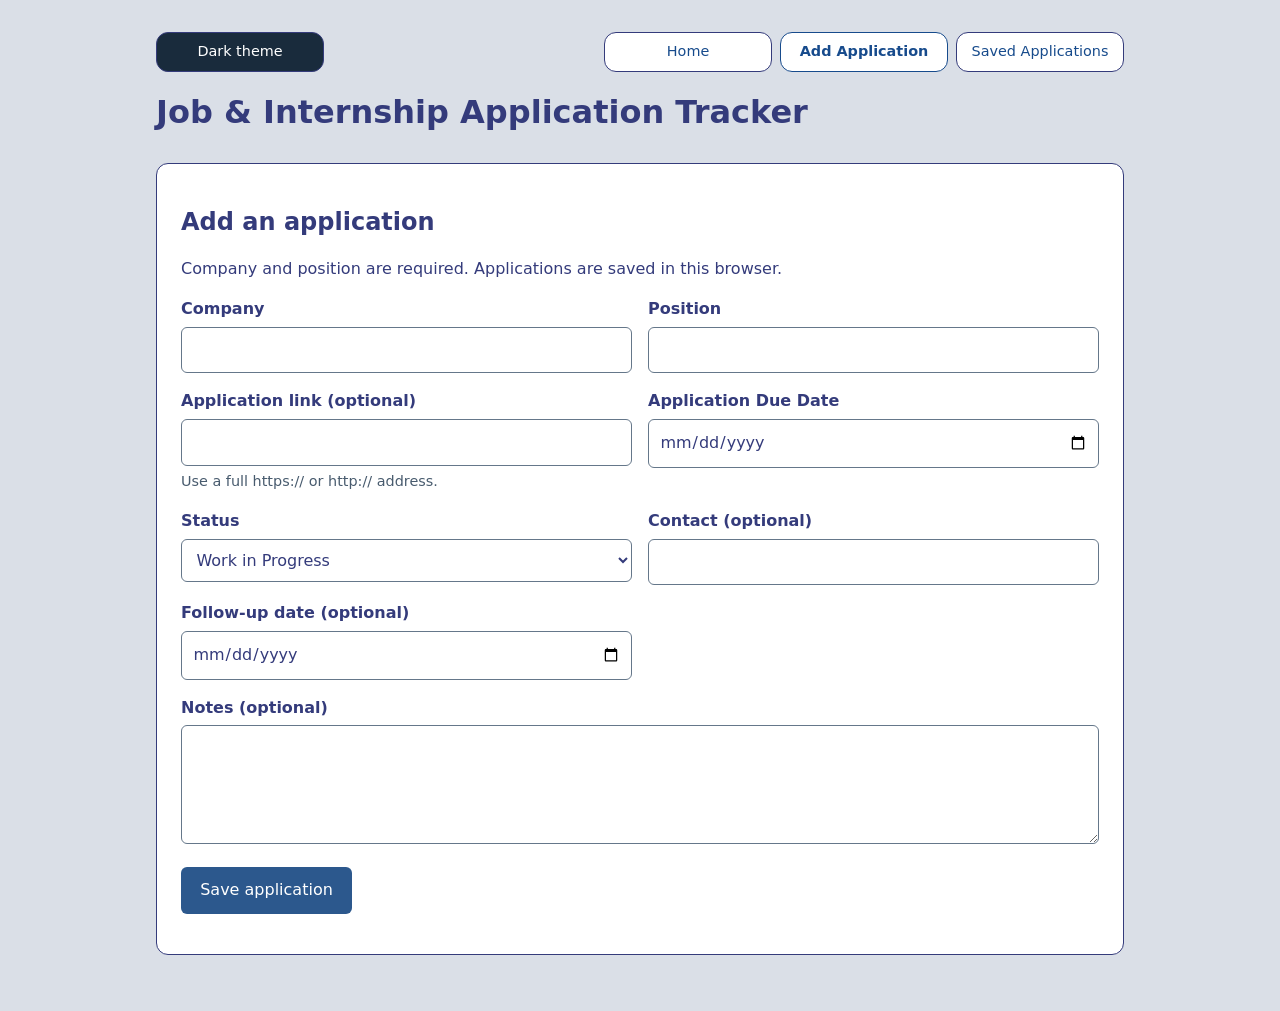
==== add-application.html @ 41854bd4 "added additional html pages and connected nav cards to each" ====
<!doctype html>
<html lang="en">
	<head>
		<meta charset="utf-8">
		<meta name="viewport" content="width=device-width, initial-scale=1">
		<meta name="theme-color" content="#ffffff">
		<meta name="description" content="">
		<title>Add Application | Application tracker</title>
		<link rel="stylesheet" href="css/styles.css">
	</head>
	<body>
		<header>
			<div class="header-controls">
			<button id="theme-toggle" type="button">Dark theme</button>
			<nav aria-label="Main navigation">
				<a href="index.html">Home</a>
				<a href="add-application.html" aria-current="page">Add Application</a>
				<a href="saved-applications.html">Saved Applications</a>
			</nav>
			</div>
			<h1>Job & Internship Application Tracker</h1>
		</header>

		<main id="main-content">
			<section aria-labelledby="form-heading">
				<h2 id="form-heading">Add an application</h2>
				<p>Company and position are required. Applications are saved in this browser.</p>
				<form id="application-form" novalidate>
					<div class="form-grid">
						<div><label for="company">Company </label><input id="company" name="company" required aria-describedby="company-error"><p id="company-error" class="error"></p></div>
						<div><label for="position">Position </label><input id="position" name="position" required aria-describedby="position-error"><p id="position-error" class="error"></p></div>
						<div><label for="link">Application link (optional)</label><input id="link" name="link" type="url" aria-describedby="link-hint link-error"><p id="link-hint" class="hint">Use a full https:// or http:// address.</p><p id="link-error" class="error"></p></div>
						<div><label for="application-date">Application Due Date </label><input id="application-date" name="applicationDate" type="date" aria-describedby="application-date-error"><p id="application-date-error" class="error"></p></div>
						<div><label for="status">Status</label><select id="status" name="status"> <option>Work in Progress</option><option>Applied</option><option>Interviewing</option><option>Offer</option><option>Rejected</option><option>Withdrawn</option></select></div>
						<div><label for="contact">Contact (optional)</label><input id="contact" name="contact"></div>
						<div><label for="follow-up-date">Follow-up date (optional)</label><input id="follow-up-date" name="followUpDate" type="date" aria-describedby="follow-up-date-error"><p id="follow-up-date-error" class="error"></p></div>
						<div class="full-width"><label for="notes">Notes (optional)</label><textarea id="notes" name="notes" rows="4"></textarea></div>
					</div>
					<button type="submit">Save application</button>
					<button id="cancel-edit" type="button" hidden>Cancel edit</button>
					<p id="form-message" role="status" aria-live="polite"></p>
				</form>
			</section>
		</main>
        <script src="js/app.js" defer></script>
	</body>
</html>
---- css/styles.css ----
/* Shared color variables let every component follow the selected theme. */
:root {
  --text: #343b7b;
  --page: #dadfe7;
  --surface: #ffffff;
  --border: #343b7b;
  --input-border: #65778a;
  --muted: #485b6e;
  --error: #ff9aaa;
  --link: #174b8c;
  --focus: #343b7b;
  color-scheme: light;
  font-family: system-ui, sans-serif; color: var(--text); background: var(--page); line-height: 1.5;
}
:root[data-theme="dark"] {
  --text: #e7edf5;
  --page: #162132;
  --surface: #405876;
  --border: #b1bbc7;
  --input-border: #ced3d9;
  --muted: #bbc9da;
  --error: #ff9aaa;
  --link: #9bc7ff;
  --focus: #ffcc73;
  color-scheme: dark;
}
* { box-sizing: border-box; }
body { margin: 0 auto; max-width: 1000px; padding: 2rem 1rem; }
header { margin-bottom: 2rem; }
.header-controls { display: flex; flex-wrap: wrap; align-items: center; justify-content: space-between; gap: 1rem; margin-bottom: 1rem; }
.header-controls #theme-toggle { margin-top: 0; }
/* On Home, keep the title and toggle together and wrap on small screens. */
.home-title { justify-content: flex-start; }
.home-title h1 { margin: 0; }
.home-title #theme-toggle { flex-shrink: 0; }
nav { display: flex; flex-wrap: wrap; justify-content: flex-end; gap: .5rem; margin-left: auto; }
/* Each link is a whole clickable card, using the existing theme colors. */
/* Shared dimensions keep the toggle and navigation cards the same shape. */
.header-controls #theme-toggle, nav a { width: 10.5rem; padding: .5rem .75rem; font-size: .9rem; line-height: 1.5; border: 1px solid var(--border); border-radius: 12px; text-align: center; }
nav a { background: var(--surface); text-decoration: none; }
nav a:hover { border-color: var(--link); text-decoration: underline; }
nav a[aria-current="page"] { font-weight: 700; border-color: var(--link); }
/* Larger cards below the introduction on the Home page. */
.home-nav { justify-content: flex-start; gap: 1rem; margin: 1.5rem 0 0; }
.home-nav a { flex: 1 1 220px; width: auto; padding: 2rem 1.5rem; font-size: 1.1rem; }
h1, h2, h3 { line-height: 1.2; }
section { background: var(--surface); padding: 1.5rem; border: 1px solid var(--border); border-radius: 12px; margin-bottom: 1.5rem; }
.form-grid { display: grid; grid-template-columns: repeat(2, minmax(0, 1fr)); gap: 1rem; }
.full-width { grid-column: 1 / -1; }
label { display: block; font-weight: 600; margin-bottom: .35rem; }
input, select, textarea, button { font: inherit; }
input, select, textarea { width: 100%; padding: .65rem; border: 1px solid var(--input-border); border-radius: 6px; background: var(--surface); color: inherit; }
textarea { resize: vertical; }
button { margin-top: 1rem; padding: .7rem 1.2rem; background: #2c588d; color: white; border: 0; border-radius: 6px; cursor: pointer; }
button:hover { background: #4c6382; }
.application-list button + button { margin-left: .5rem; }
/* On a light page, show a dark button. */
#theme-toggle { background: #192b3c; color: #ffffff; }
#theme-toggle:hover { background: #24415e; }
/* On a dark page, show a light button. */
:root[data-theme="dark"] #theme-toggle { background: #e7edf5; color: #192b3c; }
:root[data-theme="dark"] #theme-toggle:hover { background: #c5d4e6; }
:focus-visible { outline: 3px solid var(--focus); outline-offset: 3px; }
[aria-invalid="true"] { border-color: var(--error); }
.hint, .error { font-size: .9rem; margin: .35rem 0 0; }
.hint { color: var(--muted); }
.error, #storage-message { color: var(--error); }
.error:empty, #storage-message:empty { display: none; }
.application-list { list-style: none; padding: 0; }
.application-list > li { padding: 1rem 0; border-top: 1px solid var(--border); overflow-wrap: anywhere; }
dl { display: grid; grid-template-columns: minmax(100px, 150px) 1fr; gap: .5rem 1rem; }
dt { font-weight: 600; }
dd { margin: 0; white-space: pre-wrap; }
a { color: var(--link); }
@media (max-width: 600px) { .form-grid { grid-template-columns: 1fr; } section { padding: 1rem; } }
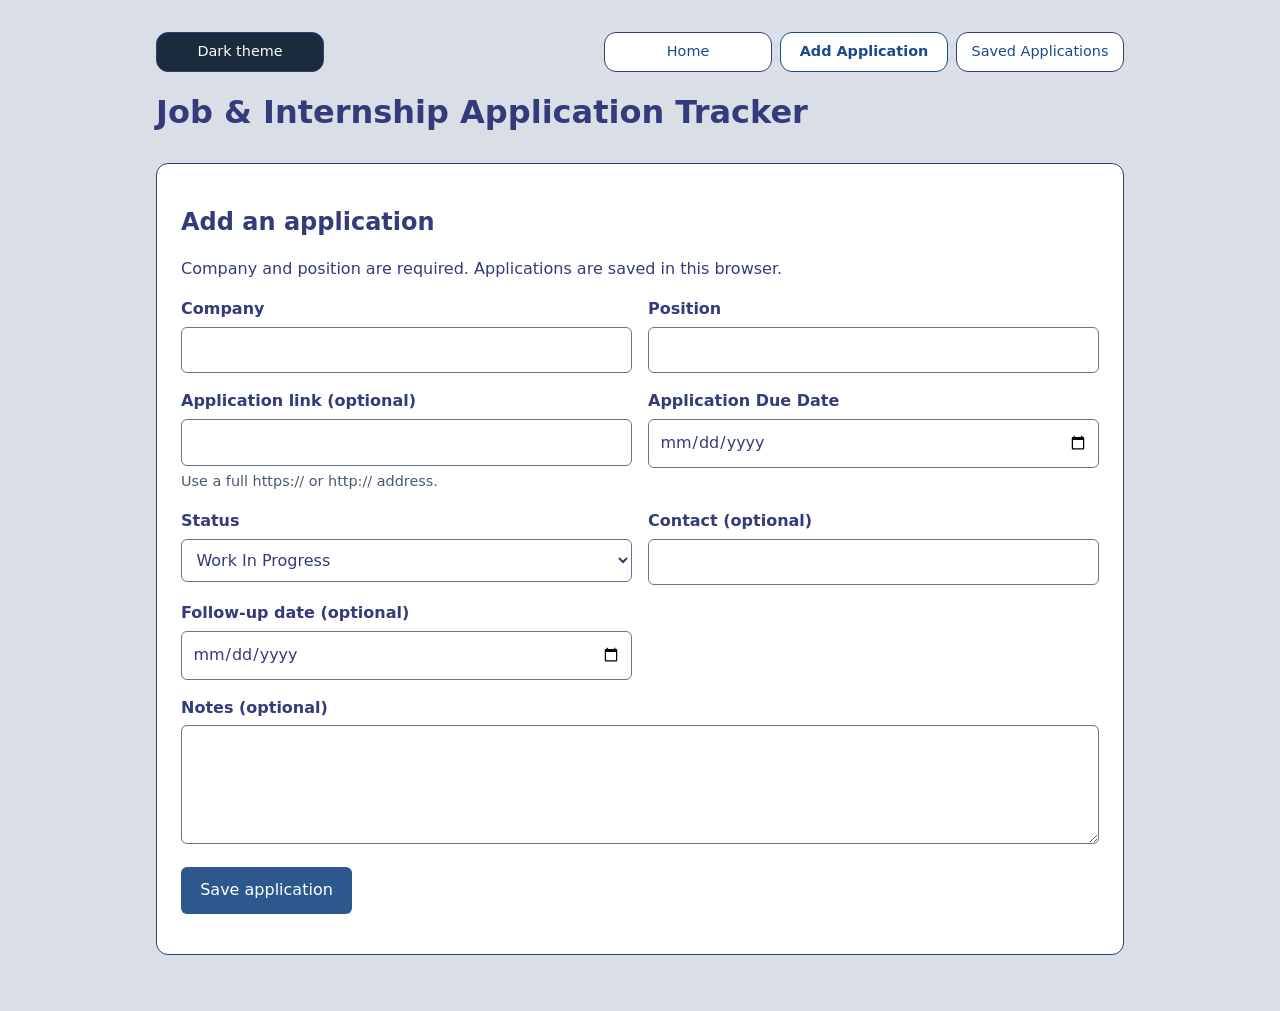
==== commit 4a2086d9: "added code comments went through all my code to ensure i understood it all and made comments for fut" ====
--- a/add-application.html
+++ b/add-application.html
@@ -11,8 +11,8 @@
 	<body>
 		<header>
 			<div class="header-controls">
-			<button id="theme-toggle" type="button">Dark theme</button>
-			<nav aria-label="Main navigation">
+				<button id="theme-toggle" type="button">Dark theme</button> <!-- Button that switches between light and dark themes -->
+				<nav aria-label="Main navigation"> <!-- Links to the other pages -->
 				<a href="index.html">Home</a>
 				<a href="add-application.html" aria-current="page">Add Application</a>
 				<a href="saved-applications.html">Saved Applications</a>
@@ -26,19 +26,20 @@
 				<h2 id="form-heading">Add an application</h2>
 				<p>Company and position are required. Applications are saved in this browser.</p>
 				<form id="application-form" novalidate>
-					<div class="form-grid">
+					<div class="form-grid"> <!-- Groups fields into columns using CSS -->
+						<!-- Label connects to the input with the matching ID -->
 						<div><label for="company">Company </label><input id="company" name="company" required aria-describedby="company-error"><p id="company-error" class="error"></p></div>
 						<div><label for="position">Position </label><input id="position" name="position" required aria-describedby="position-error"><p id="position-error" class="error"></p></div>
 						<div><label for="link">Application link (optional)</label><input id="link" name="link" type="url" aria-describedby="link-hint link-error"><p id="link-hint" class="hint">Use a full https:// or http:// address.</p><p id="link-error" class="error"></p></div>
 						<div><label for="application-date">Application Due Date </label><input id="application-date" name="applicationDate" type="date" aria-describedby="application-date-error"><p id="application-date-error" class="error"></p></div>
-						<div><label for="status">Status</label><select id="status" name="status"> <option>Work in Progress</option><option>Applied</option><option>Interviewing</option><option>Offer</option><option>Rejected</option><option>Withdrawn</option></select></div>
+						<div><label for="status">Status</label><select id="status" name="status"> <option>Work In Progress</option><option>Applied</option><option>Interviewing</option><option>Offer</option><option>Rejected</option><option>Withdrawn</option></select></div>
 						<div><label for="contact">Contact (optional)</label><input id="contact" name="contact"></div>
 						<div><label for="follow-up-date">Follow-up date (optional)</label><input id="follow-up-date" name="followUpDate" type="date" aria-describedby="follow-up-date-error"><p id="follow-up-date-error" class="error"></p></div>
 						<div class="full-width"><label for="notes">Notes (optional)</label><textarea id="notes" name="notes" rows="4"></textarea></div>
 					</div>
 					<button type="submit">Save application</button>
-					<button id="cancel-edit" type="button" hidden>Cancel edit</button>
-					<p id="form-message" role="status" aria-live="polite"></p>
+					<button id="cancel-edit" type="button" hidden>Cancel edit</button> <!-- Hidden until an application is being edited -->
+					<p id="form-message" role="status" aria-live="polite"></p> <!-- Displays save confirmation or error messages -->
 				</form>
 			</section>
 		</main>
--- a/css/styles.css
+++ b/css/styles.css
@@ -1,4 +1,4 @@
-/* Shared color variables let every component follow the selected theme. */
+/* Default colors used throughout the site */
 :root {
   --text: #343b7b;
   --page: #dadfe7;
@@ -12,6 +12,8 @@
   color-scheme: light;
   font-family: system-ui, sans-serif; color: var(--text); background: var(--page); line-height: 1.5;
 }
+
+/* Replaces the default colors when dark theme is selected */
 :root[data-theme="dark"] {
   --text: #e7edf5;
   --page: #162132;
@@ -24,52 +26,82 @@
   --focus: #ffcc73;
   color-scheme: dark;
 }
-* { box-sizing: border-box; }
+
+* { box-sizing: border-box; } /* Includes padding and borders in an element's width */
 body { margin: 0 auto; max-width: 1000px; padding: 2rem 1rem; }
 header { margin-bottom: 2rem; }
 .header-controls { display: flex; flex-wrap: wrap; align-items: center; justify-content: space-between; gap: 1rem; margin-bottom: 1rem; }
 .header-controls #theme-toggle { margin-top: 0; }
+
 /* On Home, keep the title and toggle together and wrap on small screens. */
 .home-title { justify-content: flex-start; }
 .home-title h1 { margin: 0; }
 .home-title #theme-toggle { flex-shrink: 0; }
 nav { display: flex; flex-wrap: wrap; justify-content: flex-end; gap: .5rem; margin-left: auto; }
+
 /* Each link is a whole clickable card, using the existing theme colors. */
 /* Shared dimensions keep the toggle and navigation cards the same shape. */
 .header-controls #theme-toggle, nav a { width: 10.5rem; padding: .5rem .75rem; font-size: .9rem; line-height: 1.5; border: 1px solid var(--border); border-radius: 12px; text-align: center; }
 nav a { background: var(--surface); text-decoration: none; }
 nav a:hover { border-color: var(--link); text-decoration: underline; }
+
+/* Highlights the link for the current page */
 nav a[aria-current="page"] { font-weight: 700; border-color: var(--link); }
+
 /* Larger cards below the introduction on the Home page. */
 .home-nav { justify-content: flex-start; gap: 1rem; margin: 1.5rem 0 0; }
 .home-nav a { flex: 1 1 220px; width: auto; padding: 2rem 1.5rem; font-size: 1.1rem; }
 h1, h2, h3 { line-height: 1.2; }
+
+/* Styles each content section */
 section { background: var(--surface); padding: 1.5rem; border: 1px solid var(--border); border-radius: 12px; margin-bottom: 1.5rem; }
+
+
+/* Arranges form fields into two equal columns */
 .form-grid { display: grid; grid-template-columns: repeat(2, minmax(0, 1fr)); gap: 1rem; }
+
+/* Makes the notes field span both columns */
 .full-width { grid-column: 1 / -1; }
 label { display: block; font-weight: 600; margin-bottom: .35rem; }
+
+/* Makes form controls use the page's font */
 input, select, textarea, button { font: inherit; }
 input, select, textarea { width: 100%; padding: .65rem; border: 1px solid var(--input-border); border-radius: 6px; background: var(--surface); color: inherit; }
+
+/* Lets users resize the notes field vertically */
 textarea { resize: vertical; }
 button { margin-top: 1rem; padding: .7rem 1.2rem; background: #2c588d; color: white; border: 0; border-radius: 6px; cursor: pointer; }
 button:hover { background: #4c6382; }
+
+/* Adds space between Edit and Delete buttons */
 .application-list button + button { margin-left: .5rem; }
+
 /* On a light page, show a dark button. */
 #theme-toggle { background: #192b3c; color: #ffffff; }
 #theme-toggle:hover { background: #24415e; }
 /* On a dark page, show a light button. */
 :root[data-theme="dark"] #theme-toggle { background: #e7edf5; color: #192b3c; }
 :root[data-theme="dark"] #theme-toggle:hover { background: #c5d4e6; }
+
+/* Shows an outline when a control has keyboard focus */
 :focus-visible { outline: 3px solid var(--focus); outline-offset: 3px; }
 [aria-invalid="true"] { border-color: var(--error); }
 .hint, .error { font-size: .9rem; margin: .35rem 0 0; }
 .hint { color: var(--muted); }
+
+
 .error, #storage-message { color: var(--error); }
 .error:empty, #storage-message:empty { display: none; }
+
+/* Keeps long links from overflowing */
 .application-list { list-style: none; padding: 0; }
 .application-list > li { padding: 1rem 0; border-top: 1px solid var(--border); overflow-wrap: anywhere; }
+
+
 dl { display: grid; grid-template-columns: minmax(100px, 150px) 1fr; gap: .5rem 1rem; }
 dt { font-weight: 600; }
 dd { margin: 0; white-space: pre-wrap; }
 a { color: var(--link); }
+
+
 @media (max-width: 600px) { .form-grid { grid-template-columns: 1fr; } section { padding: 1rem; } }
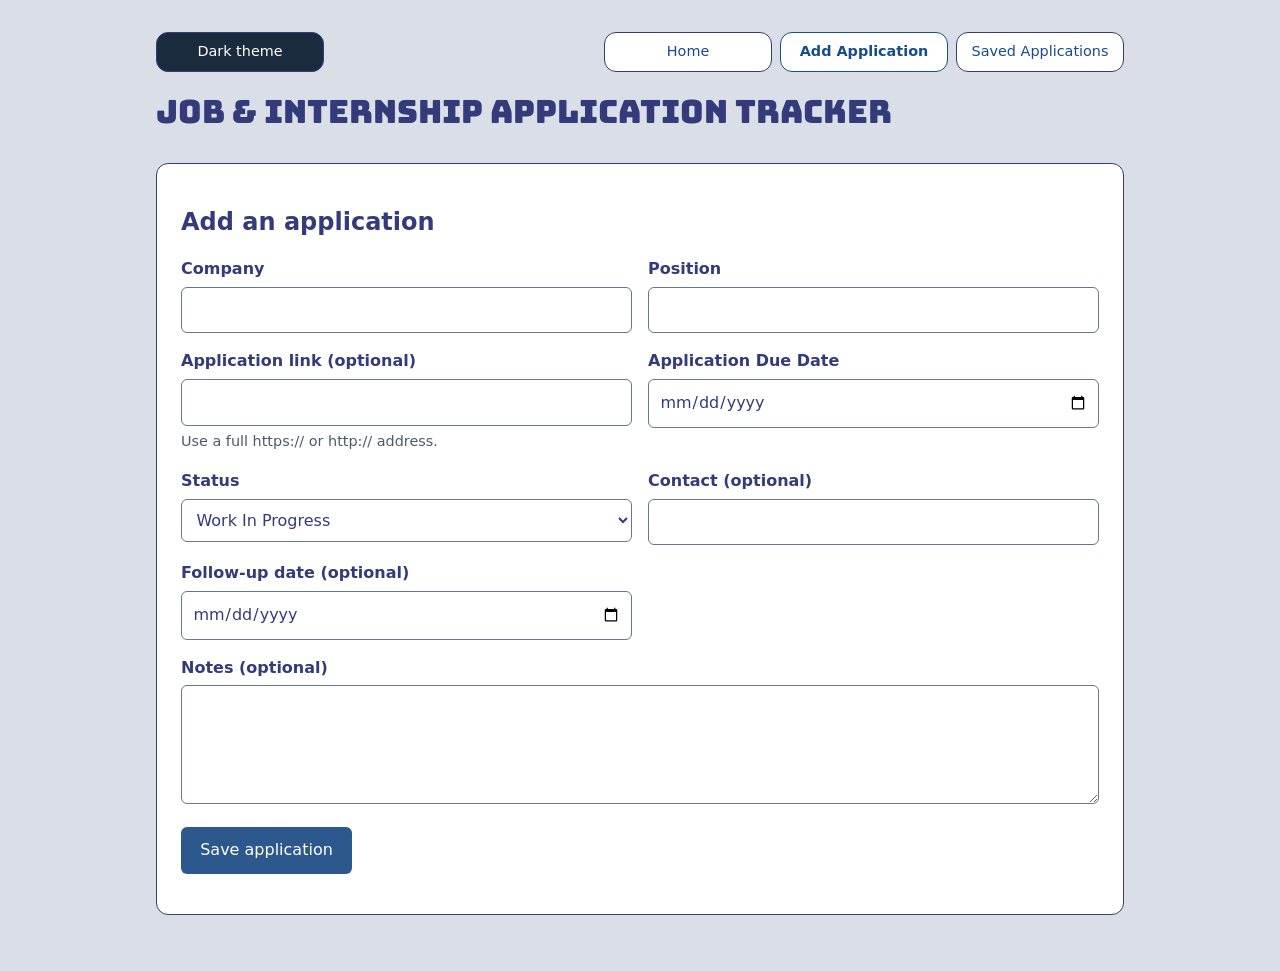
==== commit 1a9bda3b: "font and descriptions updated" ====
--- a/add-application.html
+++ b/add-application.html
@@ -6,6 +6,9 @@
 		<meta name="theme-color" content="#ffffff">
 		<meta name="description" content="">
 		<title>Add Application | Application tracker</title>
+		<link rel="preconnect" href="https://fonts.googleapis.com">
+		<link rel="preconnect" href="https://fonts.gstatic.com" crossorigin>
+		<link rel="stylesheet" href="https://fonts.googleapis.com/css2?family=Bungee&display=swap">
 		<link rel="stylesheet" href="css/styles.css">
 	</head>
 	<body>
@@ -24,7 +27,6 @@
 		<main id="main-content">
 			<section aria-labelledby="form-heading">
 				<h2 id="form-heading">Add an application</h2>
-				<p>Company and position are required. Applications are saved in this browser.</p>
 				<form id="application-form" novalidate>
 					<div class="form-grid"> <!-- Groups fields into columns using CSS -->
 						<!-- Label connects to the input with the matching ID -->
--- a/css/styles.css
+++ b/css/styles.css
@@ -48,10 +48,12 @@
 /* Highlights the link for the current page */
 nav a[aria-current="page"] { font-weight: 700; border-color: var(--link); }
 
-/* Larger cards below the introduction on the Home page. */
+/* Introduction card with navigation links on the Home page. */
+.home-intro h2 { margin-top: 0; }
 .home-nav { justify-content: flex-start; gap: 1rem; margin: 1.5rem 0 0; }
 .home-nav a { flex: 1 1 220px; width: auto; padding: 2rem 1.5rem; font-size: 1.1rem; }
 h1, h2, h3 { line-height: 1.2; }
+header h1 { font-family: 'Bungee', system-ui, sans-serif; font-weight: 400; }
 
 /* Styles each content section */
 section { background: var(--surface); padding: 1.5rem; border: 1px solid var(--border); border-radius: 12px; margin-bottom: 1.5rem; }
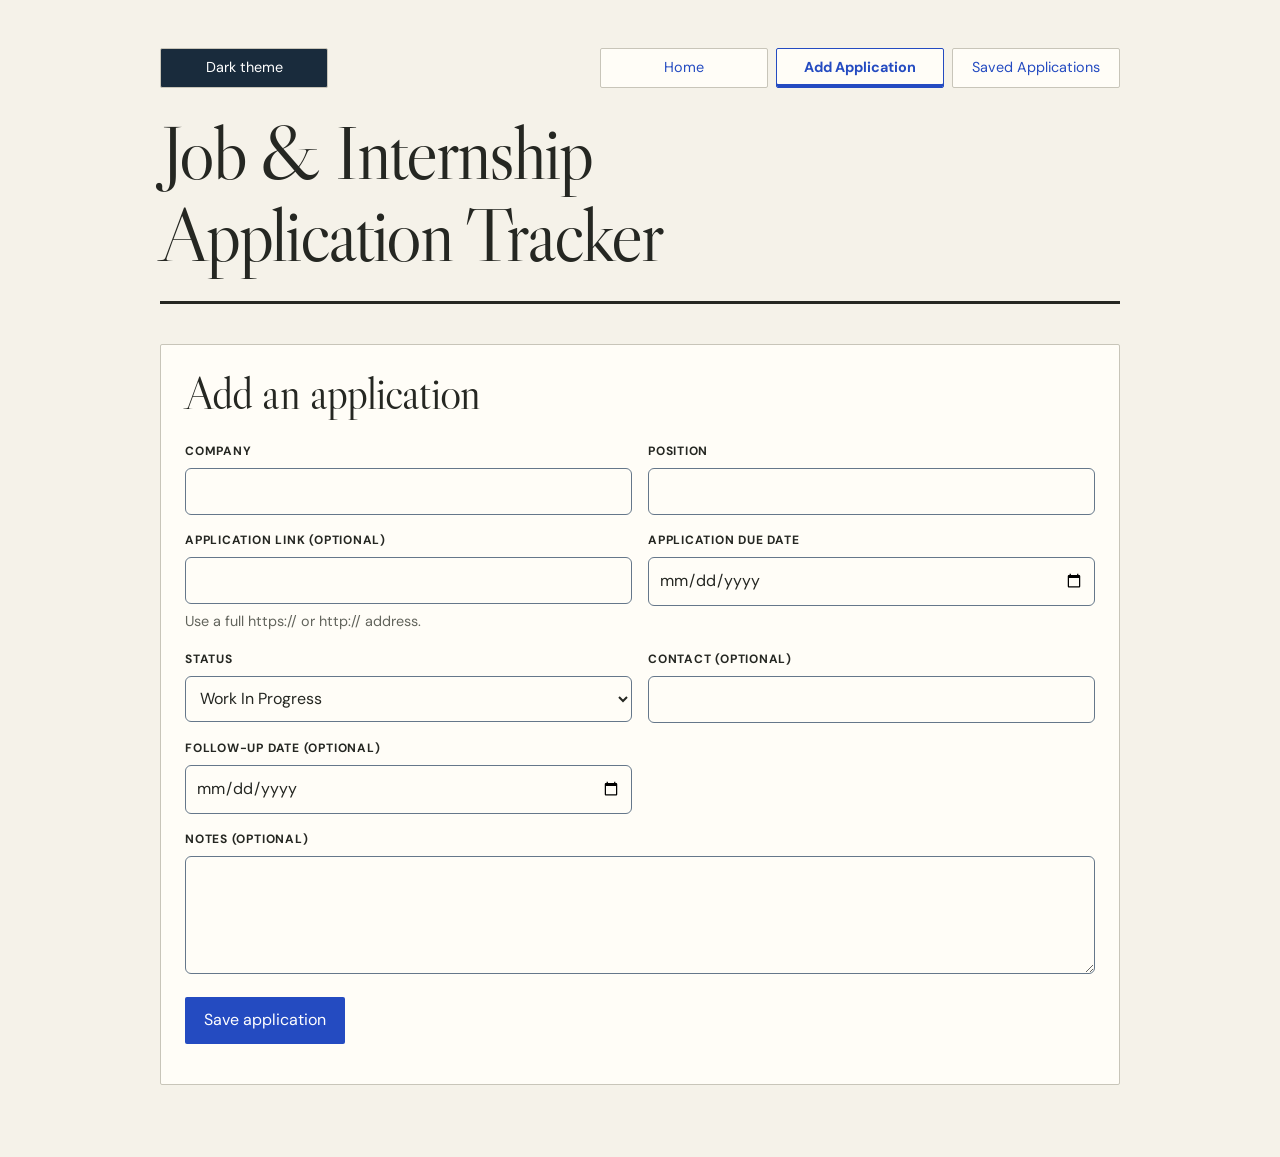
==== commit 0f4be3ea: "updated stylesheet to better represent and be less basic" ====
--- a/add-application.html
+++ b/add-application.html
@@ -6,9 +6,7 @@
 		<meta name="theme-color" content="#ffffff">
 		<meta name="description" content="">
 		<title>Add Application | Application tracker</title>
-		<link rel="preconnect" href="https://fonts.googleapis.com">
-		<link rel="preconnect" href="https://fonts.gstatic.com" crossorigin>
-		<link rel="stylesheet" href="https://fonts.googleapis.com/css2?family=Bungee&display=swap">
+		<link rel="stylesheet" href="https://fonts.googleapis.com/css2?family=DM+Sans:wght@400;500;600;700&amp;family=Libre+Caslon+Display&amp;display=swap">
 		<link rel="stylesheet" href="css/styles.css">
 	</head>
 	<body>
--- a/css/styles.css
+++ b/css/styles.css
@@ -1,16 +1,16 @@
 /* Default colors used throughout the site */
 :root {
-  --text: #343b7b;
-  --page: #dadfe7;
-  --surface: #ffffff;
-  --border: #343b7b;
+  --text: #252722;
+  --page: #f5f2e9;
+  --surface: #fffdf7;
+  --border: #c8c5b9;
   --input-border: #65778a;
-  --muted: #485b6e;
-  --error: #ff9aaa;
-  --link: #174b8c;
-  --focus: #343b7b;
+  --muted: #62645c;
+  --error: #a12740;
+  --link: #244bc1;
+  --focus: #244bc1;
   color-scheme: light;
-  font-family: system-ui, sans-serif; color: var(--text); background: var(--page); line-height: 1.5;
+  font-family: "DM Sans", system-ui, sans-serif; color: var(--text); background: var(--page); line-height: 1.5;
 }
 
 /* Replaces the default colors when dark theme is selected */
@@ -28,35 +28,45 @@
 }
 
 * { box-sizing: border-box; } /* Includes padding and borders in an element's width */
-body { margin: 0 auto; max-width: 1000px; padding: 2rem 1rem; }
-header { margin-bottom: 2rem; }
+body { margin: 0 auto; max-width: 1000px; padding: 3rem 1.25rem; }
+header { margin-bottom: 2.5rem; padding-bottom: 1.5rem; border-bottom: 3px solid var(--text); }
 .header-controls { display: flex; flex-wrap: wrap; align-items: center; justify-content: space-between; gap: 1rem; margin-bottom: 1rem; }
 .header-controls #theme-toggle { margin-top: 0; }
 
 /* On Home, keep the title and toggle together and wrap on small screens. */
 .home-title { justify-content: flex-start; }
-.home-title h1 { margin: 0; }
+.home-title h1 { flex: 1 1 500px; margin: 0; }
 .home-title #theme-toggle { flex-shrink: 0; }
 nav { display: flex; flex-wrap: wrap; justify-content: flex-end; gap: .5rem; margin-left: auto; }
 
 /* Each link is a whole clickable card, using the existing theme colors. */
 /* Shared dimensions keep the toggle and navigation cards the same shape. */
-.header-controls #theme-toggle, nav a { width: 10.5rem; padding: .5rem .75rem; font-size: .9rem; line-height: 1.5; border: 1px solid var(--border); border-radius: 12px; text-align: center; }
+.header-controls #theme-toggle, nav a { width: 10.5rem; padding: .5rem .75rem; font-size: .9rem; line-height: 1.5; border: 1px solid var(--border); border-radius: 2px; text-align: center; }
 nav a { background: var(--surface); text-decoration: none; }
 nav a:hover { border-color: var(--link); text-decoration: underline; }
 
 /* Highlights the link for the current page */
-nav a[aria-current="page"] { font-weight: 700; border-color: var(--link); }
+nav a[aria-current="page"] { font-weight: 700; border-color: var(--link); box-shadow: inset 0 -3px var(--link); }
 
 /* Introduction card with navigation links on the Home page. */
 .home-intro h2 { margin-top: 0; }
 .home-nav { justify-content: flex-start; gap: 1rem; margin: 1.5rem 0 0; }
 .home-nav a { flex: 1 1 220px; width: auto; padding: 2rem 1.5rem; font-size: 1.1rem; }
-h1, h2, h3 { line-height: 1.2; }
-header h1 { font-family: 'Bungee', system-ui, sans-serif; font-weight: 400; }
+h1, h2, h3 { line-height: 1.1; text-wrap: balance; }
+h1, h2 { font-family: "Libre Caslon Display", Georgia, serif; font-weight: 400; }
+header h1 { max-width: 850px; margin: 1.5rem 0 0; font-size: clamp(2.6rem, 6vw, 4.7rem); letter-spacing: -.035em; }
+h2 { margin: 0 0 1.5rem; font-size: clamp(2rem, 4vw, 2.8rem); letter-spacing: -.02em; }
+h3 { font-size: 1.3rem; letter-spacing: -.025em; }
+p { line-height: 1.7; }
+.home-intro { padding: clamp(1.5rem, 4vw, 3rem); border-top: 3px solid var(--link); }
+.home-intro h2 { max-width: 650px; font-size: clamp(2.5rem, 5vw, 3.8rem); }
+.home-intro > p { max-width: 65ch; }
+.home-intro > p + p { color: var(--muted); font-size: .85rem; }
+.home-nav a { text-align: left; font-weight: 600; border-color: var(--link); }
+footer { margin-top: 3rem; padding-top: 1rem; border-top: 1px solid var(--border); color: var(--muted); font-size: .75rem; letter-spacing: .06em; }
 
 /* Styles each content section */
-section { background: var(--surface); padding: 1.5rem; border: 1px solid var(--border); border-radius: 12px; margin-bottom: 1.5rem; }
+section { background: var(--surface); padding: 1.5rem; border: 1px solid var(--border); border-radius: 2px; margin-bottom: 1.5rem; }
 
 
 /* Arranges form fields into two equal columns */
@@ -64,7 +74,7 @@
 
 /* Makes the notes field span both columns */
 .full-width { grid-column: 1 / -1; }
-label { display: block; font-weight: 600; margin-bottom: .35rem; }
+label { display: block; font-size: .75rem; letter-spacing: .065em; text-transform: uppercase; font-weight: 700; margin-bottom: .5rem; }
 
 /* Makes form controls use the page's font */
 input, select, textarea, button { font: inherit; }
@@ -72,8 +82,8 @@
 
 /* Lets users resize the notes field vertically */
 textarea { resize: vertical; }
-button { margin-top: 1rem; padding: .7rem 1.2rem; background: #2c588d; color: white; border: 0; border-radius: 6px; cursor: pointer; }
-button:hover { background: #4c6382; }
+button { margin-top: 1rem; padding: .7rem 1.2rem; background: #244bc1; color: white; border: 0; border-radius: 2px; cursor: pointer; }
+button:hover { background: #193891; }
 
 /* Adds space between Edit and Delete buttons */
 .application-list button + button { margin-left: .5rem; }
@@ -98,6 +108,7 @@
 /* Keeps long links from overflowing */
 .application-list { list-style: none; padding: 0; }
 .application-list > li { padding: 1rem 0; border-top: 1px solid var(--border); overflow-wrap: anywhere; }
+.application-reminder { display: inline-block; margin: .35rem 0 .35rem .75rem; padding: .2rem .6rem; border: 1px solid var(--border); border-radius: 999px; background: var(--page); color: var(--text); font-size: .85rem; font-weight: 600; vertical-align: middle; }
 
 
 dl { display: grid; grid-template-columns: minmax(100px, 150px) 1fr; gap: .5rem 1rem; }
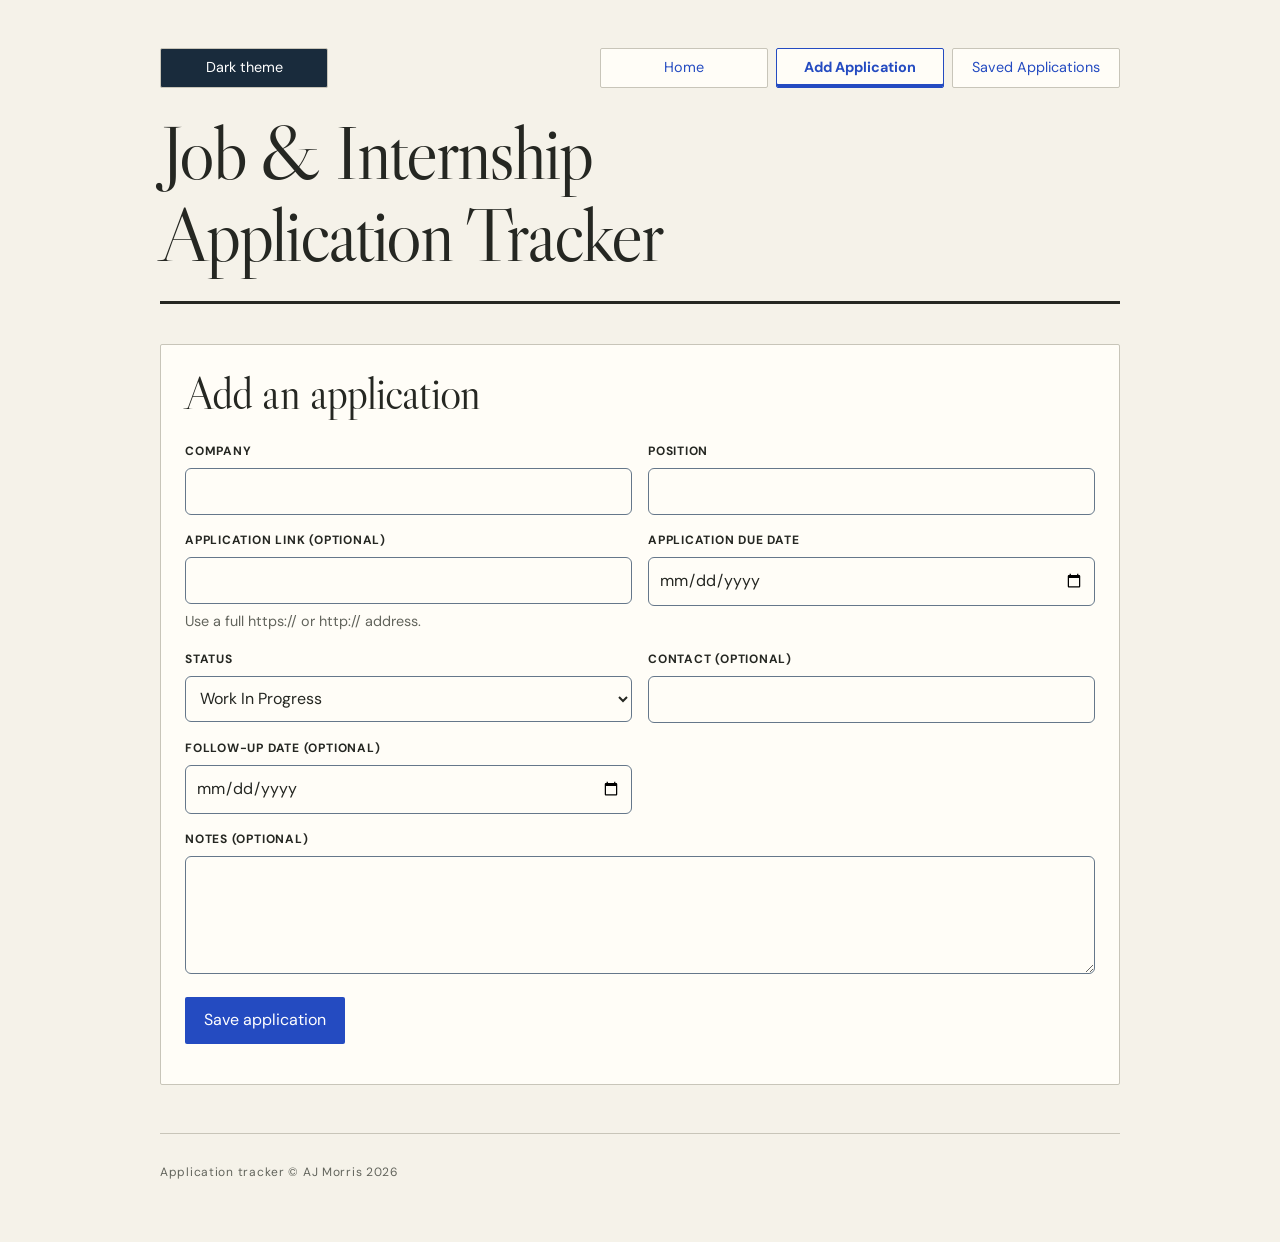
==== commit 45402b0b: "footer update" ====
--- a/add-application.html
+++ b/add-application.html
@@ -44,5 +44,8 @@
 			</section>
 		</main>
         <script src="js/app.js" defer></script>
+		<footer>
+		<p>Application tracker &copy; AJ Morris 2026 </p>
+	</footer>
 	</body>
 </html>
--- a/css/styles.css
+++ b/css/styles.css
@@ -35,7 +35,7 @@
 
 /* On Home, keep the title and toggle together and wrap on small screens. */
 .home-title { justify-content: flex-start; }
-.home-title h1 { flex: 1 1 500px; margin: 0; }
+.home-title h1 { flex: 1 1 500px; margin: 0; font-size: clamp(1.75rem, 3.6vw, 2.25rem); }
 .home-title #theme-toggle { flex-shrink: 0; }
 nav { display: flex; flex-wrap: wrap; justify-content: flex-end; gap: .5rem; margin-left: auto; }
 
@@ -58,7 +58,7 @@
 h2 { margin: 0 0 1.5rem; font-size: clamp(2rem, 4vw, 2.8rem); letter-spacing: -.02em; }
 h3 { font-size: 1.3rem; letter-spacing: -.025em; }
 p { line-height: 1.7; }
-.home-intro { padding: clamp(1.5rem, 4vw, 3rem); border-top: 3px solid var(--link); }
+.home-intro { padding: clamp(1.5rem, 4vw, 3rem); }
 .home-intro h2 { max-width: 650px; font-size: clamp(2.5rem, 5vw, 3.8rem); }
 .home-intro > p { max-width: 65ch; }
 .home-intro > p + p { color: var(--muted); font-size: .85rem; }
